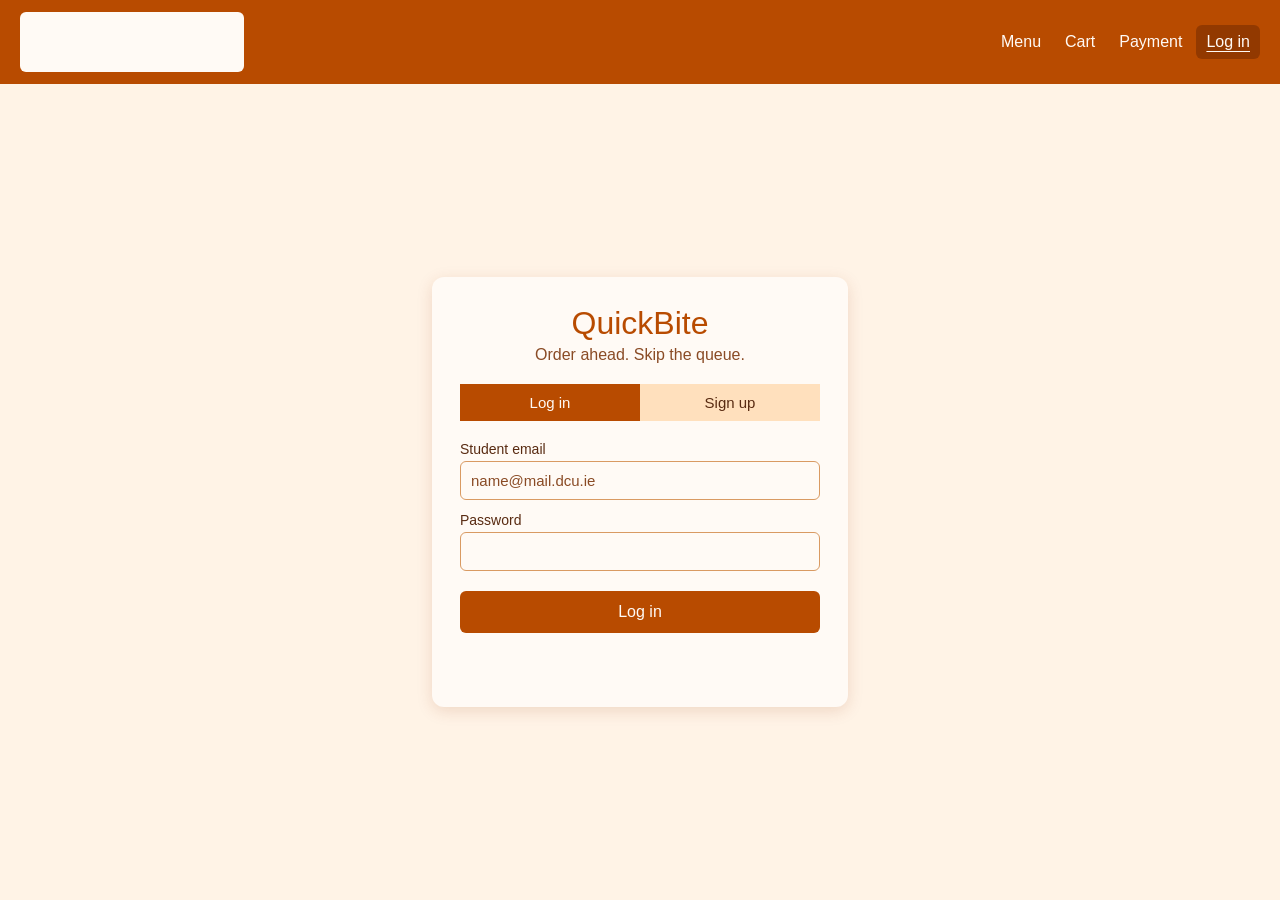
==== login.html @ 233a083e "Added all HTML, CSS and JS file" ====
<!DOCTYPE html>
<html lang="en">
<head>
  <meta charset="UTF-8">
  <meta name="viewport" content="width=device-width, initial-scale=1.0">
  <title>QuickBite – Log in</title>
  <link rel="stylesheet" href="styles.css">
</head>
<body class="login-page">

  <nav class="site-nav" aria-label="Main navigation">
    <a href="menu.html" class="nav-brand">
      <span class="nav-logo">
        <img src="images/quickbite-logo.png" alt="QuickBite" width="3336" height="1864">
      </span>
    </a>
    <div class="nav-links">
      <a href="menu.html">Menu</a>
      <a href="cart.html">Cart</a>
      <a href="payment.html">Payment</a>
      <a href="login.html" aria-current="page">Log in</a>
    </div>
  </nav>

  <main class="login-content">
    <div class="card">
      <h1>QuickBite</h1>
      <p class="tagline">Order ahead. Skip the queue.</p>

      <!-- Tabs to switch between the two forms -->
      <div class="tabs">
        <button id="loginTab" class="active">Log in</button>
        <button id="signupTab">Sign up</button>
      </div>

      <!-- LOG IN FORM -->
      <form id="loginForm">
        <label>Student email
          <input type="email" id="loginEmail" placeholder="name@mail.dcu.ie" required>
        </label>
        <label>Password
          <input type="password" id="loginPassword" required>
        </label>
        <button type="submit" class="submit">Log in</button>
      </form>

      <!-- SIGN UP FORM (hidden until the Sign up tab is clicked) -->
      <form id="signupForm" class="hidden">
        <label>Full name
          <input type="text" id="signupName" required>
        </label>
        <label>Student email
          <input type="email" id="signupEmail" placeholder="name@mail.dcu.ie" required>
        </label>
        <label>Password (at least 6 characters)
          <input type="password" id="signupPassword" required>
        </label>
        <label>Confirm password
          <input type="password" id="signupConfirm" required>
        </label>
        <button type="submit" class="submit">Create account</button>
      </form>

      <p id="message" class="message"></p>
    </div>

  </main>

  <script src="scripts.js" defer></script>

</body>
</html>
---- styles.css ----
/* QuickBite styles
 * Contents: theme colours, navigation, login, menu, cart, checkout, shared utilities.
 * Page classes on <body> keep each page's styles independent.
 */

/* ========== Typography ========== */

@font-face {
  font-family: "Montserrat";
  src: url("fonts/Montserrat.ttf") format("truetype");
  font-weight: 500;
  font-style: normal;
  font-display: swap;
}

/* ========== Theme colours ========== */

:root {
  --main: #b84b00;
  --main-dark: #923900;
  --page: #fff3e6;
  --surface: #fffaf5;
  --soft: #ffe0bd;
  --border: #d99a62;
  --text: #592b12;
  --muted: #8a4b25;
  --on-main: #fffaf5;
  --shadow: rgba(146, 57, 0, 0.15);
}

/* Shared text, links and form controls use the orange palette too. */

body {
  font-family: "Montserrat", sans-serif;
  font-weight: 500;
  color: var(--text);
  accent-color: var(--main);
}

a,
a:visited {
  color: var(--main);
}

a:hover {
  color: var(--main-dark);
}

button,
input {
  font-family: inherit;
  font-weight: inherit;
  color: var(--text);
}

input {
  background: var(--surface);
}

input::placeholder {
  color: var(--muted);
  opacity: 1;
}

:focus-visible {
  outline: 2px solid var(--main);
  outline-offset: 3px;
}

h1,
h2,
h3,
strong,
b {
  font-weight: 500;
}

/* ========== Navigation ========== */

.site-nav {
  display: flex;
  flex-wrap: wrap;
  align-items: center;
  justify-content: space-between;
  gap: 12px;
  width: 100%;
  box-sizing: border-box;
  padding: 12px 20px;
  background: var(--main);
  flex-shrink: 0;
}

.site-nav a {
  display: inline-block;
  padding: 8px 10px;
  border-radius: 6px;
  color: var(--on-main);
  text-decoration: none;
}

.site-nav .nav-brand {
  flex-shrink: 0;
  background: var(--surface);
}

/* Frame the artwork inside its original white margins without changing the image. */
.site-nav .nav-logo {
  position: relative;
  display: block;
  width: 204px;
  height: 44px;
  overflow: hidden;
}

.site-nav .nav-logo img {
  position: absolute;
  width: 333.6px;
  height: 186.4px;
  max-width: none;
  left: -66px;
  top: -60px;
  mix-blend-mode: multiply;
}

.site-nav .nav-links {
  display: flex;
  flex-wrap: wrap;
  gap: 4px;
}

.site-nav a:hover,
.site-nav a[aria-current="page"] {
  background: var(--main-dark);
}

.site-nav .nav-brand:hover {
  background: var(--soft);
}

.site-nav a[aria-current="page"] {
  text-decoration: underline;
  text-underline-offset: 4px;
}

.site-nav a:focus-visible {
  outline-color: var(--on-main);
}

/* ========== Login and sign up ========== */

body.login-page {
  background: var(--page);
  margin: 0;
  display: flex;
  flex-direction: column;
  min-height: 100vh;
}

.login-page .login-content {
  display: grid;
  place-items: center;
  flex: 1;
  width: 100%;
  box-sizing: border-box;
  padding: 16px;
}

.login-page .card {
  background: var(--surface);
  width: 100%;
  max-width: 416px;
  box-sizing: border-box;
  padding: 28px;
  border-radius: 12px;
  box-shadow: 0 4px 16px var(--shadow);
  margin: 0;
}

.login-page h1 {
  text-align: center;
  color: var(--main);
  margin: 0 0 4px;
}

.login-page .tagline {
  text-align: center;
  color: var(--muted);
  margin: 0 0 20px;
}

.login-page .tabs {
  display: flex;
  margin-bottom: 20px;
}

.login-page .tabs button {
  flex: 1;
  padding: 10px;
  border: none;
  background: var(--soft);
  cursor: pointer;
  font-size: 15px;
}

.login-page .tabs button.active {
  background: var(--main);
  color: var(--on-main);
}

.login-page label {
  display: block;
  margin-top: 12px;
  font-size: 14px;
}

.login-page input {
  width: 100%;
  padding: 10px;
  margin-top: 4px;
  border: 1px solid var(--border);
  border-radius: 6px;
  box-sizing: border-box;
  font-size: 15px;
}

.login-page .submit {
  width: 100%;
  margin-top: 20px;
  padding: 12px;
  background: var(--main);
  color: var(--on-main);
  border: none;
  border-radius: 6px;
  font-size: 16px;
  cursor: pointer;
}

.login-page .submit:hover {
  background: var(--main-dark);
}

.login-page .message {
  margin-top: 14px;
  font-size: 14px;
  text-align: center;
  min-height: 18px;
}

.login-page .error {
  color: var(--main-dark);
}

.login-page .success {
  color: var(--main);
}

/* ========== Cafe menu ========== */

body.menu-page {
  background-color: var(--page);
  margin: 0;
}

.menu-page header {
  background-color: var(--main);
  color: var(--on-main);
  text-align: center;
  padding: 20px;
}

.menu-page main {
  padding: 20px;
}

.menu-page #menu {
  display: flex;
  flex-wrap: wrap;
  gap: 20px;
}

.menu-page .food-item {
  background-color: var(--surface);
  padding: 20px;
  width: 200px;
  border-radius: 10px;
  box-shadow: 0 2px 5px var(--shadow);
}

.menu-page .price {
  color: var(--main);
  font-weight: 500;
}

.menu-page .available {
  color: var(--main);
}

.menu-page .sold-out {
  color: var(--main-dark);
}

/* ========== Checkout and confirmation ========== */

body.cart-page,
body.payment-page {
  background: var(--page);
  margin: 0;
}

.cart-page .card,
.payment-page .card {
  background: var(--surface);
  width: calc(100% - 32px);
  max-width: 468px;
  box-sizing: border-box;
  margin: 20px auto;
  padding: 24px;
  border-radius: 12px;
  box-shadow: 0 4px 16px var(--shadow);
}

.cart-page h1,
.payment-page h1 {
  color: var(--main);
  margin: 0 0 16px;
}

.payment-page .line {
  display: flex;
  justify-content: space-between;
  padding: 6px 0;
  color: var(--text);
}

.cart-page .total,
.payment-page .total {
  display: flex;
  justify-content: space-between;
  font-weight: 500;
  font-size: 18px;
  border-top: 1px solid var(--border);
  margin-top: 8px;
  padding-top: 12px;
}

.cart-page .note,
.payment-page .note {
  font-size: 13px;
  color: var(--muted);
  margin-top: 16px;
  text-align: center;
}

.cart-page .pay,
.payment-page .pay {
  width: 100%;
  margin-top: 16px;
  padding: 14px;
  background: var(--main);
  color: var(--on-main);
  border: none;
  border-radius: 6px;
  font-size: 17px;
  cursor: pointer;
}

.cart-page .pay:hover,
.payment-page .pay:hover {
  background: var(--main-dark);
}

.cart-page .link,
.payment-page .link {
  display: block;
  text-align: center;
  margin-top: 14px;
  color: var(--main);
}

.payment-page .confirm {
  text-align: center;
}

.payment-page .tick {
  color: var(--main);
  font-size: 48px;
}

.payment-page .order-number {
  font-size: 28px;
  font-weight: 500;
  color: var(--main);
  margin: 8px 0;
}

.cart-page .empty-view,
.payment-page .empty-view {
  text-align: center;
}

/* ========== Menu and cart controls ========== */

.menu-page .cart-link {
  display: inline-block;
  margin-bottom: 8px;
  font-weight: 500;
}

.menu-page .message {
  min-height: 20px;
}

.menu-page .add-button {
  width: 100%;
  padding: 10px;
  background: var(--main);
  color: var(--on-main);
  border: none;
  border-radius: 6px;
  font-size: 15px;
  cursor: pointer;
}

.menu-page .add-button:hover {
  background: var(--main-dark);
}

.menu-page .add-button:disabled {
  background: var(--soft);
  color: var(--muted);
  cursor: default;
}

.cart-page .pay {
  display: block;
  box-sizing: border-box;
  text-align: center;
  text-decoration: none;
}

.cart-page .cart-item {
  padding: 16px 0;
  border-top: 1px solid var(--border);
  overflow-wrap: anywhere;
}

.cart-page .cart-item h2 {
  margin: 0 0 8px;
  font-size: 17px;
}

.cart-page .cart-item p {
  margin: 0 0 12px;
}

.cart-page .quantity-controls {
  display: flex;
  flex-wrap: wrap;
  align-items: center;
  gap: 12px;
}

.cart-page .quantity-controls button {
  min-width: 36px;
  min-height: 36px;
  padding: 6px 10px;
  border: 1px solid var(--border);
  border-radius: 6px;
  background: var(--soft);
  font-size: 15px;
  cursor: pointer;
}

.cart-page .quantity-controls button:hover {
  background: var(--main);
  color: var(--on-main);
}

.payment-page .line {
  gap: 16px;
  overflow-wrap: anywhere;
}

.payment-page .line span:last-child {
  flex-shrink: 0;
}

/* ========== Shared utilities ========== */

.hidden {
  display: none;
}
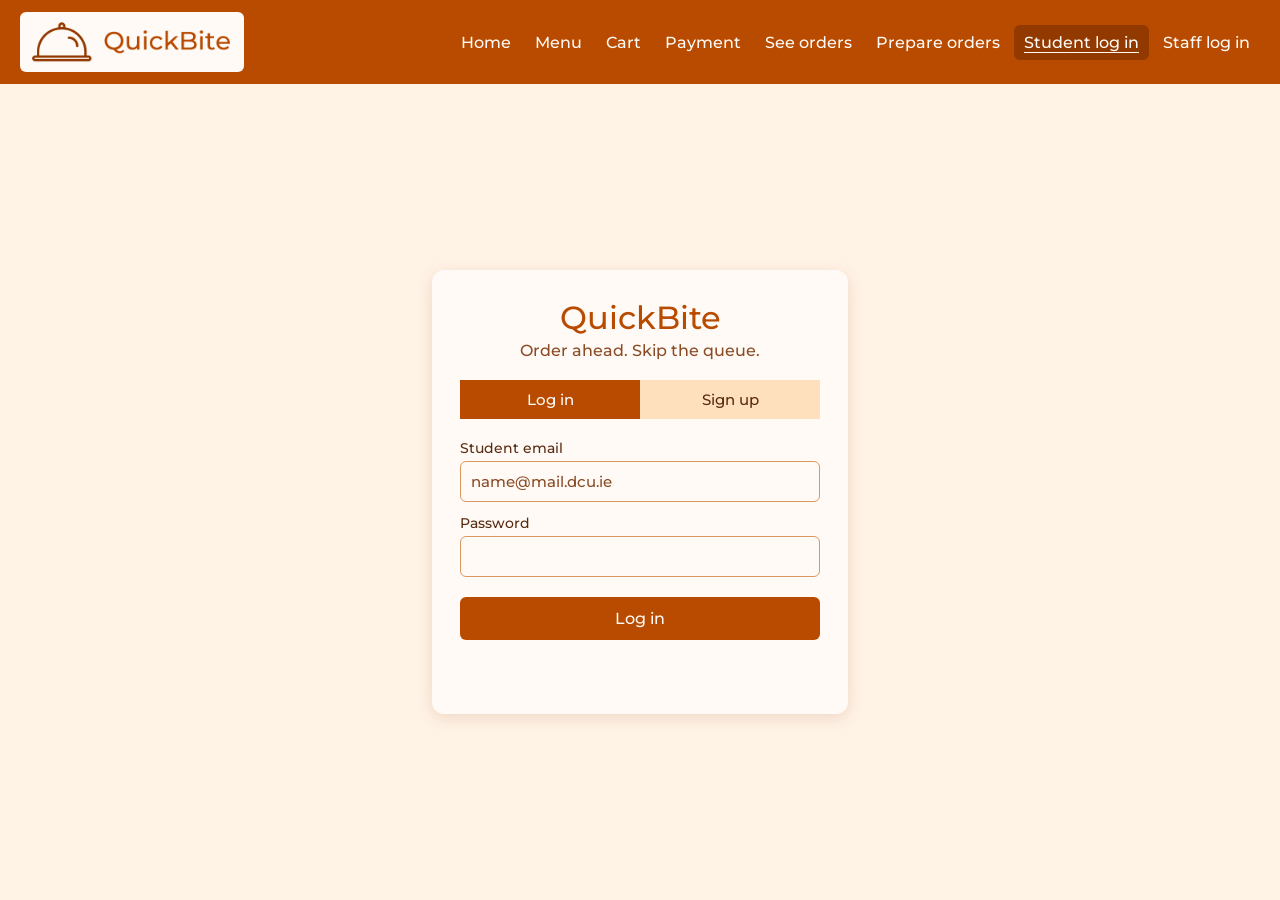
==== commit 3a16fe6c: "Release 0.2 Ready" ====
--- a/login.html
+++ b/login.html
@@ -9,16 +9,20 @@
 <body class="login-page">
 
   <nav class="site-nav" aria-label="Main navigation">
-    <a href="menu.html" class="nav-brand">
+    <a href="index.html" class="nav-brand">
       <span class="nav-logo">
         <img src="images/quickbite-logo.png" alt="QuickBite" width="3336" height="1864">
       </span>
     </a>
     <div class="nav-links">
+      <a href="index.html">Home</a>
       <a href="menu.html">Menu</a>
       <a href="cart.html">Cart</a>
       <a href="payment.html">Payment</a>
-      <a href="login.html" aria-current="page">Log in</a>
+      <a href="see-orders.html">See orders</a>
+      <a href="prepare-orders.html">Prepare orders</a>
+      <a href="login.html" aria-current="page">Student log in</a>
+      <a href="staff-login.html">Staff log in</a>
     </div>
   </nav>
 
--- a/styles.css
+++ b/styles.css
@@ -484,6 +484,81 @@
 .payment-page .line span:last-child {
   flex-shrink: 0;
 }
+/* ========== Home page (student / staff choice) ========== */
+ 
+body.home-page {
+  background: var(--page);
+  margin: 0;
+  display: flex;
+  flex-direction: column;
+  min-height: 100vh;
+}
+ 
+.home-page .home-content {
+  flex: 1;
+  width: 100%;
+  max-width: 760px;
+  margin: 0 auto;
+  box-sizing: border-box;
+  padding: 40px 16px;
+  text-align: center;
+}
+ 
+.home-page h1 {
+  color: var(--main);
+  margin: 0 0 6px;
+}
+ 
+.home-page .tagline {
+  color: var(--muted);
+  margin: 0 0 28px;
+}
+ 
+.home-page .choices {
+  display: grid;
+  grid-template-columns: repeat(auto-fit, minmax(240px, 1fr));
+  gap: 20px;
+}
+ 
+.home-page .choice-card,
+.home-page .choice-card:visited {
+  display: flex;
+  flex-direction: column;
+  align-items: center;
+  gap: 8px;
+  padding: 32px 20px;
+  background: var(--surface);
+  border: 2px solid var(--border);
+  border-radius: 12px;
+  box-shadow: 0 4px 16px var(--shadow);
+  color: var(--text);
+  text-decoration: none;
+}
+ 
+.home-page .choice-card:hover {
+  border-color: var(--main);
+  background: var(--soft);
+  color: var(--text);
+}
+ 
+.home-page .choice-icon {
+  font-size: 44px;
+}
+ 
+.home-page .choice-title {
+  font-size: 20px;
+  color: var(--main);
+}
+ 
+.home-page .choice-text {
+  font-size: 14px;
+  color: var(--muted);
+}
+ 
+.home-page .continue {
+  margin-top: 24px;
+}
+ 
 
 /* ========== Shared utilities ========== */
 
